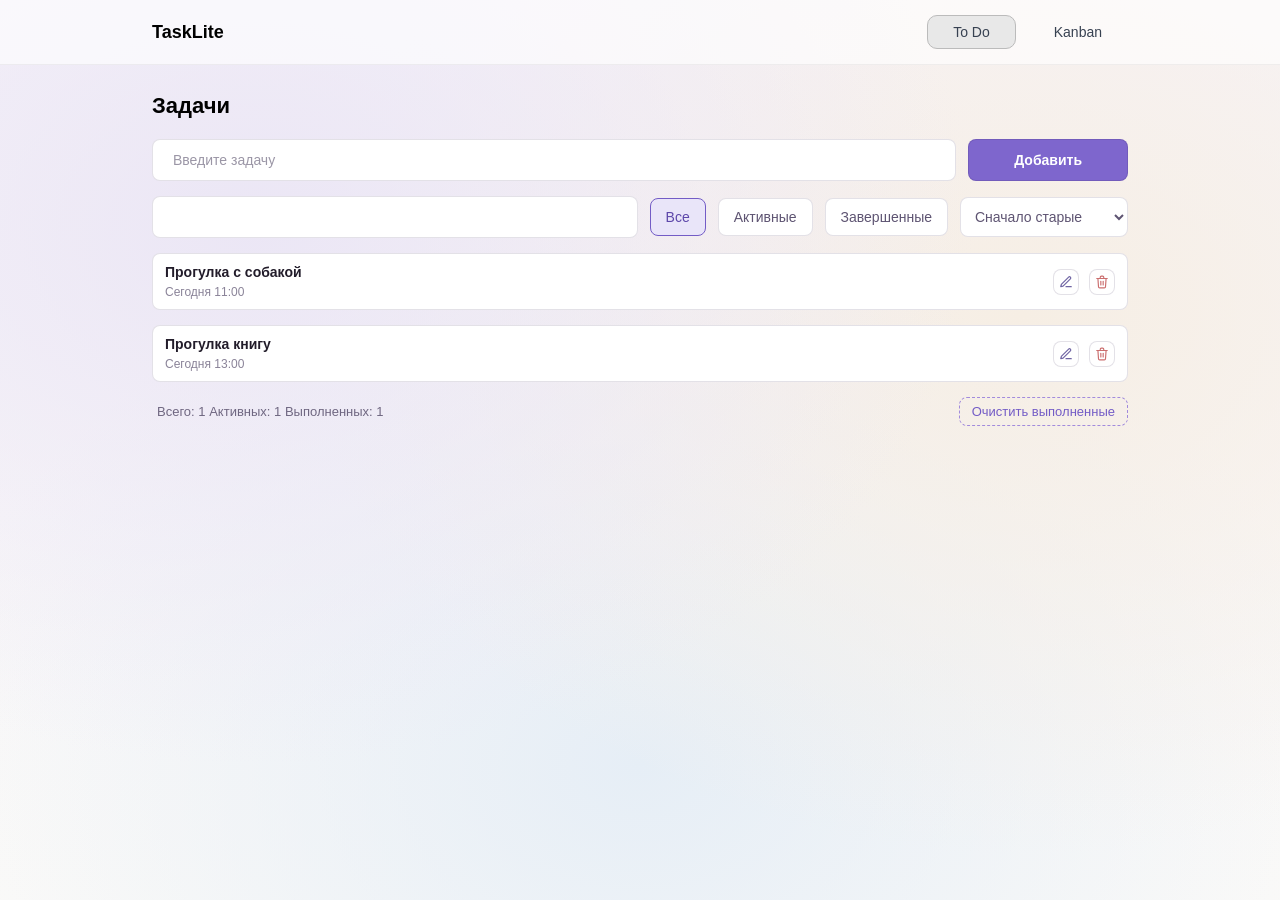
==== index.html @ e631ae92 "Практика за урок 19.02" ====
<!doctype html>
<html lang="en">
  <head>
    <meta charset="UTF-8" />
    <meta name="viewport" content="width=device-width, initial-scale=1.0" />
    <title>TaskLite</title>
    <link rel="stylesheet" href="styles/style.css" />
  </head>
  <body class="todo">
    <header class="header">
      <div class="container header__container">
        <h3 class="header__title">TaskLite</h3>

        <nav class="tabs">
          <a href="index.html" class="tab active">To Do</a>
          <a href="kanban.html" class="tab">Kanban</a>
        </nav>
      </div>
    </header>
    <main class="container">
      <h1 class="title">Задачи</h1>
      <div class="form">
        <input
          type="text"
          class="form-add__input"
          placeholder="Введите задачу"
        />
        <button type="button" class="form-add__button">Добавить</button>
      </div>

      <div class="toolbar">
        <input type="text" class="toolbar__search" />

        <div class="toolbar__tabs tabs">
          <button class="tabs__item tabs__item--active">Все</button>
          <button class="tabs__item">Активные</button>
          <button class="tabs__item">Завершенные</button>
        </div>

        <select class="toolbar__sort">
          <option value="old">Сначало старые</option>
          <option value="new">Сначало новые</option>
        </select>
      </div>

      <div class="tasks">

      </div>
      <!-- <div class="task">
        <div class="task__content">
          <div class="task__title">Random Task</div>
          <div class="task__meta">12.13.12, 14:11</div>
        </div>

        <div class="task__actions">
          <button class="task__action task__action task__action--edit">
            <svg
              class="task__icon"
              viewBox="0 0 24 24"
              width="14"
              height="14"
              fill="none"
              stroke="#6f64a3"
              stroke-width="2"
              stroke-linecap="round"
              stroke-linejoin="round"
            >
              <path d="M12 20h9" />
              <path
                d="M16.5 3.5a2.121 2.121 0 0 1 3 3L7 19l-4 1 1-4L16.5 3.5z"
              />
            </svg>
          </button>
          <button class="task__button task__action task__button--delete">
            <svg
              class="task__icon"
              viewBox="0 0 24 24"
              width="14 "
              height="14"
              fill="none"
              stroke="#cb6e6e"
              stroke-width="2"
              stroke-linecap="round"
              stroke-linejoin="round"
            >
              <polyline points="3 6 5 6 21 6" />
              <path d="M19 6l-1 14a2 2 0 0 1-2 2H8a2 2 0 0 1-2-2L5 6" />
              <path d="M10 11v6" />
              <path d="M14 11v6" />
              <path d="M9 6V4a2 2 0 0 1 2-2h2a2 2 0 0 1 2 2v2" />
            </svg>
          </button>
        </div>
      </div> -->

      <div class="footer-controls">
        <div class="footer-controls__counters">
          <span>Всего: 1</span>
          <span>Активных: 1</span>
          <span>Выполненных: 1</span>
        </div>
        <button class="footer-controls__button">Очистить выполненные</button>
      </div>
    </main>
    <script src="./js/main.js"></script>
    <!-- <script src="./js/task.js"></script> -->
  </body>
</html>
---- styles/style.css ----
* {
  box-sizing: border-box;
  margin: 0;
  padding: 0;
}

ul,
ol {
  list-style: none;
}

a {
  text-decoration: none;
  color: inherit;
}

img {
  max-width: 100%;
  height: auto;
  display: block;
}

button {
  border: none;
  background-color: transparent;
}

body {
  font-family: "Inter", sans-serif;
}

.container {
  max-width: 1024px;
  margin: 0 auto;
  padding: 0 24px;
}

.header {
  position: sticky;
  top: 0;
  z-index: 10;
  border-bottom: 1px solid rgba(0, 0, 0, 0.05);
  background-color: rgba(255, 255, 255, 0.65);
}

.header__title {
  font-size: 18px;
  font-weight: 700;
}

.header__container {
  display: flex;
  align-items: center;
  justify-content: space-between;
  padding-top: 15px;
  padding-bottom: 15px;
}

.tabs {
  display: flex;
  gap: 12px;
}

.tab {
  background-color: transparent;
  border: 1px solid transparent;
  border-radius: 10px;
  padding: 8px 25px;
  font-size: 14px;
  font-weight: 500;
  cursor: pointer;
  color: #374151;
}

.todo .tab.active {
  background-color: #e8e8e8;
  border-color: #bbbbbb;
}

.todo {
  background:
    radial-gradient(1200px 900px at 20% 25%, #ebe6f5 0%, transparent 60%),
    radial-gradient(1200px 900px at 80% 35%, #f6eee4 0%, transparent 60%),
    radial-gradient(1200px 900px at 50% 85%, #e6eef6 0%, transparent 60%),
    linear-gradient(#f6f3f9, #fbfaf8);
  background-attachment: fixed;
}

.form {
  display: flex;
  align-items: center;
  gap: 12px;
  margin-bottom: 15px;
}

.form-add__input {
  width: 100%;
  padding: 12px 20px;
  font-size: 14px;
  border: 1px solid rgba(30, 10, 60, 0.12);
  border-radius: 8px;
  background-color: #ffffff;
}

.form-add__input::placeholder {
  color: #9b96a6;
}

.form-add__button {
  padding: 12px 45px;
  border-radius: 8px;
  border: 1px solid rgba(30, 10, 60, 0.12);
  font-size: 14px;
  font-weight: 600;
  color: #ffffff;
  background-color: #7e66cd;
  cursor: pointer;
}

.title {
  font-size: 22px;
  font-weight: 600;
  margin: 28px 0 20px;
}

.tabs__item {
  padding: 10px 15px;
  border: 1px solid rgba(30, 10, 60, 0.12);
  border-radius: 8px;
  font-size: 14px;
  font-weight: 500;
  background: #fff;
  color: #5e5472;
  cursor: pointer;
}

.tabs__item--active {
  background: #e9e5f9;
  border-color: #735cc6;
  color: #5d47aa;
}

.tabs__item:hover {
  background: #f6f4ff;
  border-color: rgba(30, 10, 60, 0.2);
  color: #735cc6;
}

.toolbar__sort {
  padding: 10px 28px 10px 10px;
  font-size: 14px;
  font-weight: 500;
  color: #5e5472;
  border: 1px solid rgba(30, 10, 60, 0.12);
  border-radius: 8px;
  background: #fff;
  cursor: pointer;
}

.toolbar {
  display: flex;
  align-items: center;
  justify-content: space-between;
  gap: 12px;
  margin-bottom: 15px;
}

.toolbar__search {
  width: 100%;
  padding: 12px 20px;
  font-size: 14px;
  border: 1px solid rgba(30, 10, 60, 0.12);
  border-radius: 8px;
  background-color: #ffffff;
}

.toolbar__search::placeholder {
  color: #9b96a6;
}

.toolbar__search:hover {
  border-color: rgba(30, 10, 60, 0.2);
}

.toolbar__search:focus {
  outline: none;
  border-color: #7e66cd;
  box-shadow: 0 0 0 3px rgba(126, 102, 205, 0.28);
}

.task {
  padding: 10px 12px;
  border: 1px solid rgba(30, 10, 60, 0.12);
  border-radius: 8px;
  background: #fff;
  margin-bottom: 15px;

  display: flex;
  align-items: center;
  justify-content: space-between;
}

.task__title {
  font-size: 14px;
  font-weight: 700;
  color: #221c2a;
  margin-bottom: 5px;
}

.task__meta {
  font-size: 12px;
  color: #8a8398;
}

.task__actions {
  display: flex;
  align-items: center;
  gap: 10px;
}

.task__action {
  width: 26px;
  height: 26px;
  border: 1px solid rgba(30, 10, 60, 0.12);
  border-radius: 8px;
  background: #fff;
  display: flex;
  align-items: center;
  justify-content: center;
  cursor: pointer;
}

.task__action:hover {
  background: #f6f4ff;
  border-color: rgba(30, 10, 60, 0.2);
  box-shadow: 0 6px 12px rgba(30, 10, 60, 0.1);
}

.task__action:focus-visible {
  outline: none;
  box-shadow: 0 0 0 3px rgba(30, 10, 60, 0.3);
}

.footer-controls {
  display: flex;
  align-items: center;
  justify-content: space-between;
  margin-top: 4px;
}

.footer-controls__counters {
  font-size: 13px;
  color: #6f6781;
  padding-left: 5px;
}


.footer-controls__button {
  padding: 6px 12px;
  font-size: 13px;
  background: transparent;
  border-radius: 8px;
  text-align: left;
  cursor: pointer;
  transition: background 0.2s, color 0.2s, border 0.2s;
  color: #735cc6;
  border: 1px dashed #a28bdc;
}

.footer-controls__button:hover {
  background: #f6f4ff;
  color: #735cc6;
  border: 1px solid #735cc6;
}

.footer-controls__button:active {
  background: #e9e5f9;
  border: 1px solid #5d47aa;
  color: #5d47aa;
}

.footer-controls__button:disabled {
  color: #8e8b99;
  border: 1px dashed #c8c5cf;
  background: #f1f1f3;
  cursor: not-allowed;
}
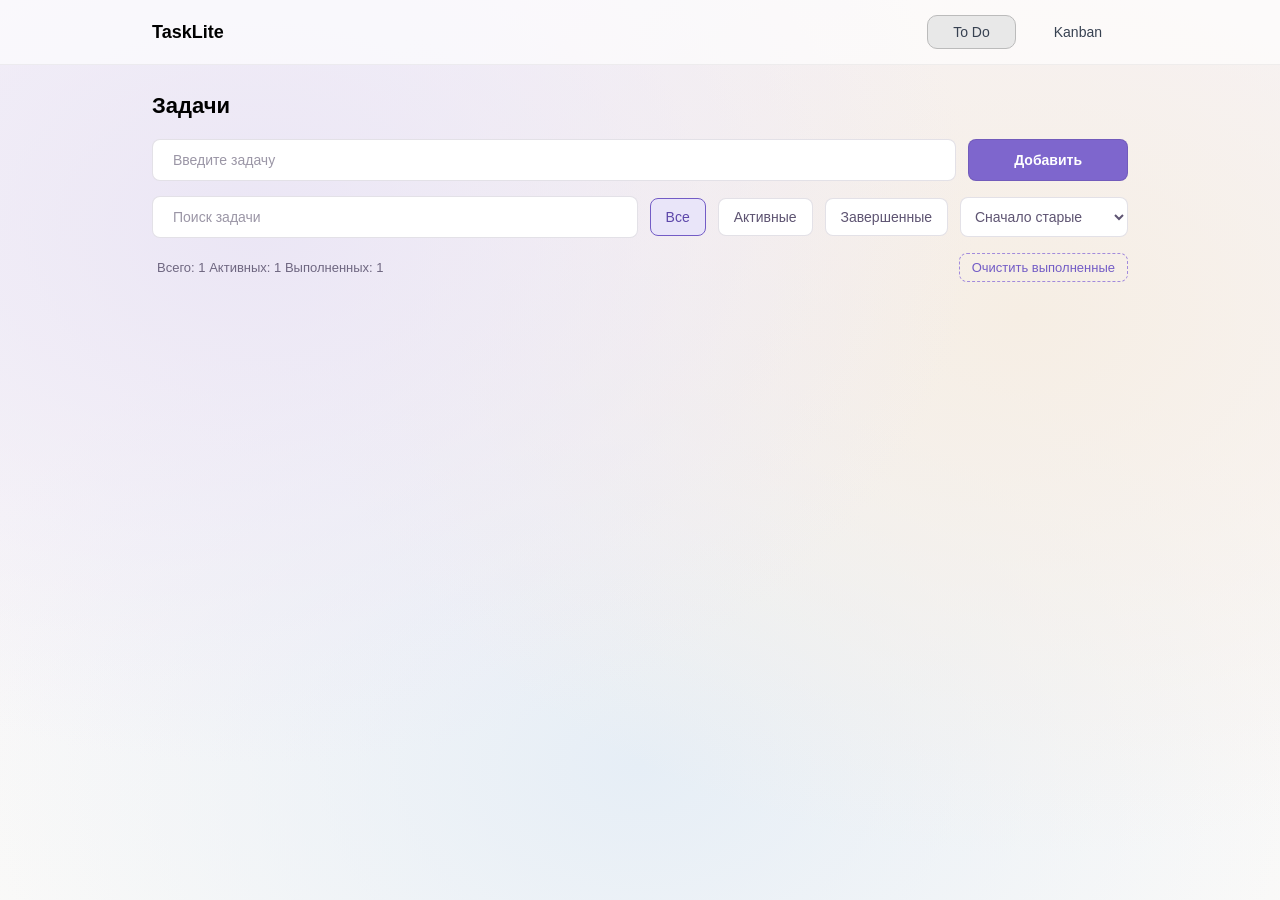
==== commit d4f694c7: "Урок 02.03" ====
--- a/index.html
+++ b/index.html
@@ -19,17 +19,17 @@
     </header>
     <main class="container">
       <h1 class="title">Задачи</h1>
-      <div class="form">
+      <form class="form-add">
         <input
           type="text"
           class="form-add__input"
           placeholder="Введите задачу"
         />
-        <button type="button" class="form-add__button">Добавить</button>
-      </div>
+        <button type="submit" class="form-add__button">Добавить</button>
+      </form>
 
       <div class="toolbar">
-        <input type="text" class="toolbar__search" />
+        <input type="text" class="toolbar__search" placeholder="Поиск задачи" />
 
         <div class="toolbar__tabs tabs">
           <button class="tabs__item tabs__item--active">Все</button>
--- a/styles/style.css
+++ b/styles/style.css
@@ -86,7 +86,7 @@
   background-attachment: fixed;
 }
 
-.form {
+.form-add {
   display: flex;
   align-items: center;
   gap: 12px;
@@ -284,4 +284,17 @@
   border: 1px dashed #c8c5cf;
   background: #f1f1f3;
   cursor: not-allowed;
-}+}
+
+.task--done .task__title{
+  text-decoration: line-through;
+  color: #8a8398;
+  opacity: 0.7;
+}
+
+.input--error{
+  border-color: #cb6e6e;
+  box-shadow: 0 0 3px rgba(203, 110, 110, 0.4);
+}
+
+
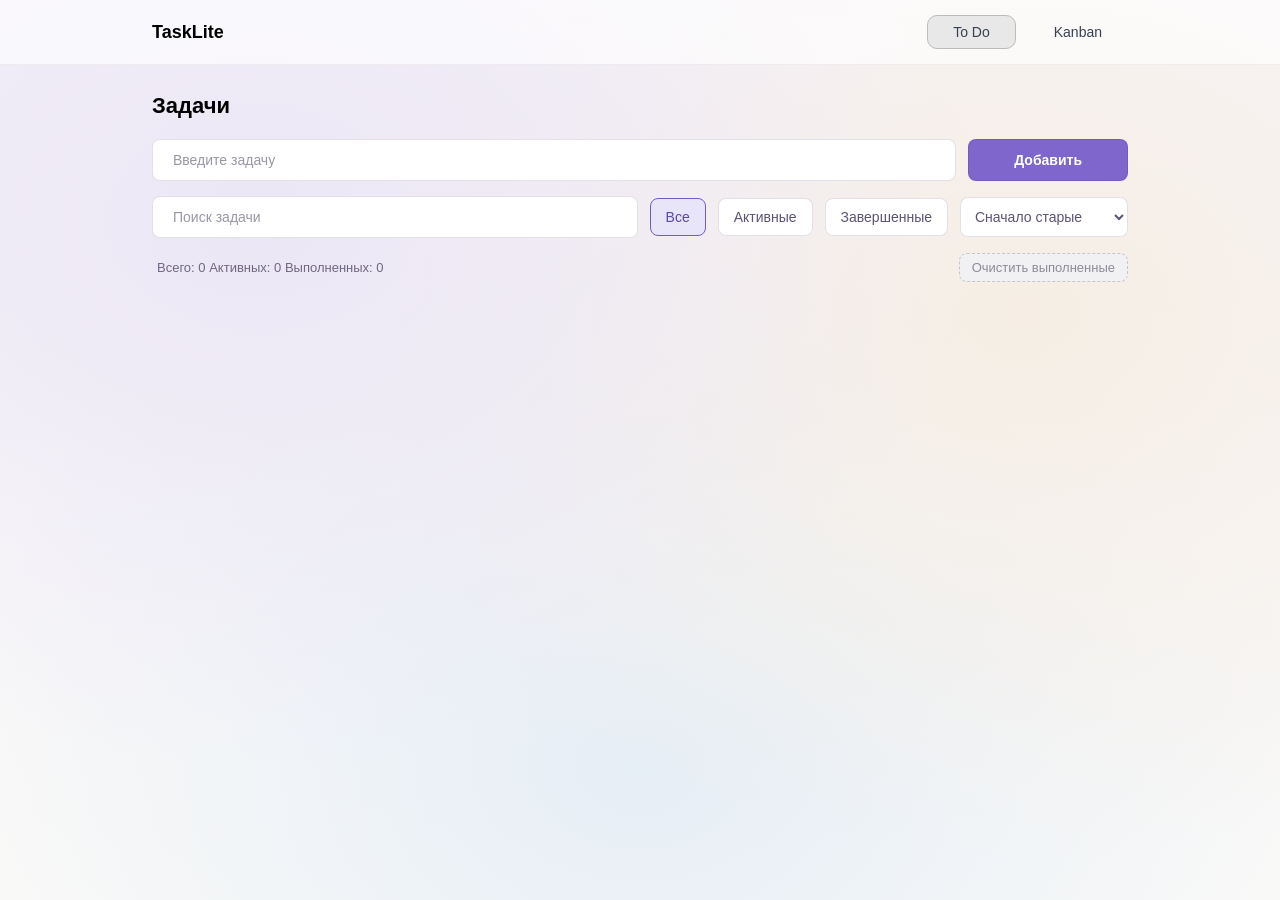
==== commit a36e6456: "Последний урок" ====
--- a/index.html
+++ b/index.html
@@ -40,58 +40,12 @@
         <select class="toolbar__sort">
           <option value="old">Сначало старые</option>
           <option value="new">Сначало новые</option>
+          <option value="az">Название A-Z</option>
+          <option value="za">Название Z-A</option>
         </select>
       </div>
 
-      <div class="tasks">
-
-      </div>
-      <!-- <div class="task">
-        <div class="task__content">
-          <div class="task__title">Random Task</div>
-          <div class="task__meta">12.13.12, 14:11</div>
-        </div>
-
-        <div class="task__actions">
-          <button class="task__action task__action task__action--edit">
-            <svg
-              class="task__icon"
-              viewBox="0 0 24 24"
-              width="14"
-              height="14"
-              fill="none"
-              stroke="#6f64a3"
-              stroke-width="2"
-              stroke-linecap="round"
-              stroke-linejoin="round"
-            >
-              <path d="M12 20h9" />
-              <path
-                d="M16.5 3.5a2.121 2.121 0 0 1 3 3L7 19l-4 1 1-4L16.5 3.5z"
-              />
-            </svg>
-          </button>
-          <button class="task__button task__action task__button--delete">
-            <svg
-              class="task__icon"
-              viewBox="0 0 24 24"
-              width="14 "
-              height="14"
-              fill="none"
-              stroke="#cb6e6e"
-              stroke-width="2"
-              stroke-linecap="round"
-              stroke-linejoin="round"
-            >
-              <polyline points="3 6 5 6 21 6" />
-              <path d="M19 6l-1 14a2 2 0 0 1-2 2H8a2 2 0 0 1-2-2L5 6" />
-              <path d="M10 11v6" />
-              <path d="M14 11v6" />
-              <path d="M9 6V4a2 2 0 0 1 2-2h2a2 2 0 0 1 2 2v2" />
-            </svg>
-          </button>
-        </div>
-      </div> -->
+      <div class="tasks"></div>
 
       <div class="footer-controls">
         <div class="footer-controls__counters">
@@ -103,6 +57,5 @@
       </div>
     </main>
     <script src="./js/main.js"></script>
-    <!-- <script src="./js/task.js"></script> -->
   </body>
 </html>
--- a/styles/style.css
+++ b/styles/style.css
@@ -74,6 +74,11 @@
 
 .todo .tab.active {
   background-color: #e8e8e8;
+  border-color: #bbbbbb;
+}
+
+.kanban .tab.active {
+  background-color: #B0E0E6;
   border-color: #bbbbbb;
 }
 
@@ -254,7 +259,6 @@
   padding-left: 5px;
 }
 
-
 .footer-controls__button {
   padding: 6px 12px;
   font-size: 13px;
@@ -262,7 +266,10 @@
   border-radius: 8px;
   text-align: left;
   cursor: pointer;
-  transition: background 0.2s, color 0.2s, border 0.2s;
+  transition:
+    background 0.2s,
+    color 0.2s,
+    border 0.2s;
   color: #735cc6;
   border: 1px dashed #a28bdc;
 }
@@ -286,15 +293,207 @@
   cursor: not-allowed;
 }
 
-.task--done .task__title{
+.task--done .task__title {
   text-decoration: line-through;
   color: #8a8398;
   opacity: 0.7;
 }
 
-.input--error{
+.input--error {
   border-color: #cb6e6e;
   box-shadow: 0 0 3px rgba(203, 110, 110, 0.4);
 }
 
-
+.board {
+  display: flex;
+  gap: 30px;
+  justify-content: center;
+  align-items: flex-start;
+
+  max-width: 1200px;
+  margin: 0 auto;
+  padding: 20px 0;
+}
+
+.column {
+  background-color: rgba(255, 255, 255, 0.85);
+  border: 1px solid rgba(0, 0, 0, 0.05);
+  border-radius: 16px;
+  width: 320px;
+  display: flex;
+  flex-direction: column;
+  box-shadow: 0 8px 24px rgba(0, 0, 0, 0.04);
+}
+
+.column__header {
+  display: flex;
+  justify-content: space-between;
+  align-items: center;
+  padding: 12px 16px;
+  border-bottom: 1px solid rgba(0, 0, 0, 0.08);
+}
+
+.column__title {
+  font-size: 15px;
+  font-weight: 600;
+  padding-left: 8px;
+}
+
+.column__count {
+  font-size: 13px;
+  color: #64748b;
+}
+
+.kanban {
+  background:
+    radial-gradient(at 20% 25%, rgba(173, 216, 230, 0.45), transparent 60%),
+    radial-gradient(at 70% 15%, rgba(135, 206, 250, 0.45), transparent 55%),
+    radial-gradient(at 40% 75%, rgba(126, 207, 234, 0.45), transparent 65%),
+    radial-gradient(at 85% 60%, rgba(255, 239, 186, 0.55), transparent 55%),
+    radial-gradient(at 10% 85%, rgba(255, 218, 181, 0.448), transparent 60%),
+    radial-gradient(at 60% 80%, rgba(186, 230, 253, 0.5), transparent 60%),
+    linear-gradient(135deg, #e0f7fa 0%, #f0f9ff 100%);
+  background-attachment: fixed;
+}
+
+.column[data-status="todo"] .column__title {
+  border-left: 4px solid #3b82f6;
+}
+
+.column[data-status="in-progress"] .column__title {
+  border-left: 4px solid #eab308;
+}
+
+.column[data-status="done"] .column__title {
+  border-left: 4px solid #a78bfa;
+}
+
+.column__tasks {
+  display: flex;
+  gap: 15px;
+  flex-direction: column;
+  padding: 14px 16px;
+}
+
+.task-kanban {
+  background: #ffffff;
+  border: 1px solid rgba(0, 0, 0, 0.05);
+  border-radius: 10px;
+  padding: 16px 18px;
+  box-shadow: 0 2px 6px rgba(0, 0, 0, 0.05);
+  width: 100%;
+
+  display: flex;
+  flex-direction: column;
+  gap: 10px;
+  align-items: flex-start;
+
+  cursor: grab;
+
+   transition:
+    box-shadow 0.2s ease-in-out,
+    transform 0.2s ease-in-out;
+}
+
+.task-kanban:hover {
+  transform: translateY(-2px);
+  box-shadow: 0 4px 12px rgba(0, 0, 0, 0.08);
+}
+
+.task-kanban__title {
+  font-size: 14px;
+  font-weight: 600;
+  color: #111827;
+  margin: 0;
+  line-height: 1.3;
+}
+
+.task-kanban__descr {
+  font-size: 13px;
+  color: #4b5563;
+  line-height: 1.45;
+  margin: 0;
+  border-bottom: 1px solid rgba(0, 0, 0, 0.06);
+  padding-bottom: 10px;
+
+  word-wrap: break-word;
+}
+
+.task-kanban__footer {
+  display: flex;
+  align-items: center;
+  justify-content: space-between;
+  width: 100%;
+}
+
+.task-kanban__label {
+  font-size: 12.5px;
+  font-weight: 600;
+  padding: 3px 10px;
+  border-radius: 6px;
+  background-color: #f1f5f9;
+  color: #1e293b;
+}
+
+.task-kanban__label.high {
+  background-color: #fee2e2;
+  color: #b91c1c;
+}
+
+.task-kanban__label.medium {
+  background-color: #fef3c7;
+  color: #92400e;
+}
+
+.task-kanban__label.low {
+  background-color: #dcfce7;
+  color: #166534;
+}
+
+.task-kanban__date {
+  font-size: 12.5px;
+  color: #64748b;
+}
+
+.column__btn {
+  margin: 12px 16px 18px;
+  padding: 8px;
+  font-size: 13px;
+  color: #2563eb;
+  background-color: rgba(37, 99, 235, 0.05);
+  border: 1px dashed rgba(37, 99, 235, 0.4);
+  border-radius: 8px;
+  text-align: center;
+  width: calc(100% - 32px);
+  cursor: pointer;
+  transition: background-color 0.2s, border 0.2s;
+}
+
+.column__btn:hover {
+  background-color: rgba(37, 99, 235, 0.12);
+  border: 1px solid #2563eb;
+}
+
+
+.dragging{
+  opacity: 0.6;
+  transform: scale(0.9);
+  cursor: grabbing;
+  box-shadow: 0 4px 14px rgba(0,0,0,0.08);
+}
+
+.column.drag-over{
+  background-color: rgba(255,255, 255, 0.9);
+  box-shadow: 0 16px 32px 9px rgba(255, 255, 255, 0.2);
+  border-color: rgba(37, 99, 235, 0.3);
+  transition: box-shadow 0.2, bacground-color 0,2s, border-color 0.2s;
+}
+
+
+.column.drag-over .column__title {
+  border-left-color: #2563eb;
+}
+
+.column__tasks.drag-over{
+cursor: copy;
+}
